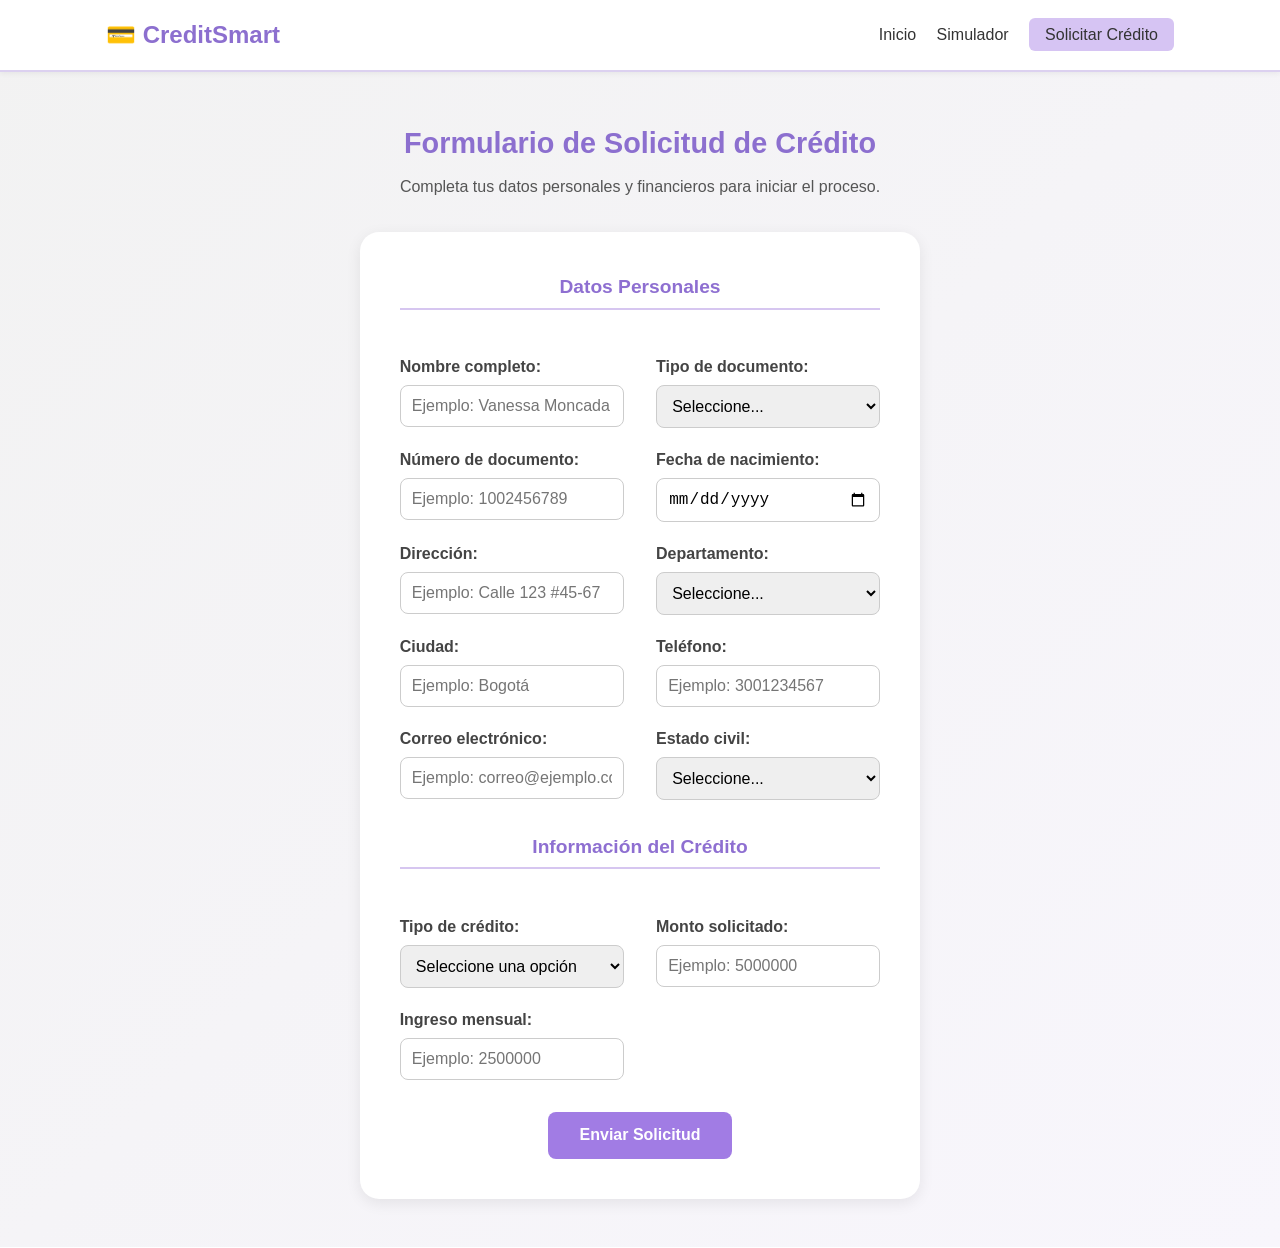
==== solicitar.html @ c3627a87 "Versión inicial del proyecto CreditSmart" ====
<!doctype html>
<html lang="es">
<head>
  <meta charset="utf-8" />
  <meta name="viewport" content="width=device-width, initial-scale=1" />
  <title>Solicitar Crédito - CreditSmart</title>
  <link rel="stylesheet" href="css/styles.css">
</head>

<body class="solicitar-page">
  <!-- Encabezado -->
  <header class="site-header">
    <div class="container header-inner">
      <h1 class="brand">💳 CreditSmart</h1>
      <nav class="main-nav">
        <a href="index.html">Inicio</a>
        <a href="simulador.html">Simulador</a>
        <a href="solicitar.html" class="btn-primary">Solicitar Crédito</a>
      </nav>
    </div>
  </header>

  <!-- Contenido principal -->
  <main class="container">
    <section class="hero">
      <h2>Formulario de Solicitud de Crédito</h2>
      <p>Completa tus datos personales y financieros para iniciar el proceso.</p>
    </section>

    <!-- Formulario -->
    <form class="credit-form">
  <h3><i class="fas fa-user"></i> Datos Personales</h3>

  <div class="form-section">
    <div class="form-group">
      <label>Nombre completo:</label>
      <input type="text" placeholder="Ejemplo: Vanessa Moncada">
    </div>

    <div class="form-group">
      <label>Tipo de documento:</label>
      <select>
        <option>Seleccione...</option>
        <option>Cédula de ciudadanía</option>
        <option>Cédula de extranjería</option>
        <option>Pasaporte</option>
      </select>
    </div>

    <div class="form-group">
      <label>Número de documento:</label>
      <input type="text" placeholder="Ejemplo: 1002456789">
    </div>

    <div class="form-group">
      <label>Fecha de nacimiento:</label>
      <input type="date">
    </div>

    <div class="form-group">
      <label>Dirección:</label>
      <input type="text" placeholder="Ejemplo: Calle 123 #45-67">
    </div>

    <div class="form-group">
      <label>Departamento:</label>
      <select>
        <option>Seleccione...</option>
        <option>Antioquia</option>
        <option>Cundinamarca</option>
        <option>Valle del Cauca</option>
      </select>
    </div>

    <div class="form-group">
      <label>Ciudad:</label>
      <input type="text" placeholder="Ejemplo: Bogotá">
    </div>

    <div class="form-group">
      <label>Teléfono:</label>
      <input type="text" placeholder="Ejemplo: 3001234567">
    </div>

    <div class="form-group">
      <label>Correo electrónico:</label>
      <input type="email" placeholder="Ejemplo: correo@ejemplo.com">
    </div>

    <div class="form-group">
      <label>Estado civil:</label>
      <select>
        <option>Seleccione...</option>
        <option>Soltero(a)</option>
        <option>Casado(a)</option>
        <option>Unión libre</option>
        <option>Divorciado(a)</option>
      </select>
    </div>
  </div>

  <h3><i class="fas fa-credit-card"></i> Información del Crédito</h3>

  <div class="form-section">
    <div class="form-group">
      <label>Tipo de crédito:</label>
      <select>
        <option>Seleccione una opción</option>
        <option>Libre inversión</option>
        <option>Vivienda</option>
        <option>Vehículo</option>
      </select>
    </div>

    <div class="form-group">
      <label>Monto solicitado:</label>
      <input type="number" placeholder="Ejemplo: 5000000">
    </div>

    <div class="form-group">
      <label>Ingreso mensual:</label>
      <input type="number" placeholder="Ejemplo: 2500000">
    </div>
  </div>

  <button type="submit">Enviar Solicitud</button>
</form>
---- css/styles.css ----
/* === RESET BÁSICO === */
* {
  box-sizing: border-box;
  margin: 0;
  padding: 0;
}

body {
  font-family: "Segoe UI", Arial, sans-serif;
  background-color: #f2f2f2; /* gris claro */
  color: #222;
  line-height: 1.6;
}

/* === COLORES PRINCIPALES === */
:root {
  --color-principal: #d6c4f3; /* lavanda pastel */
  --color-principal-hover: #b29ddf; /* lavanda más oscuro */
  --color-titulos: #8c6fcf; /* lavanda profundo para títulos */
  --color-fondo: #f2f2f2; /* gris claro */
  --color-blanco: #ffffff;
  --color-borde: #dcd1f0;
  --color-texto: #333;
}

/* === CONTENEDOR GENERAL === */
.container {
  max-width: 1100px;
  margin: 0 auto;
  padding: 1rem;
}

/* === ENCABEZADO === */
.site-header {
  background: var(--color-blanco);
  border-bottom: 2px solid var(--color-borde);
  box-shadow: 0 2px 5px rgba(0, 0, 0, 0.05);
}

.header-inner {
  display: flex;
  align-items: center;
  justify-content: space-between;
}

.brand {
  color: var(--color-titulos);
  font-size: 1.5rem;
  font-weight: bold;
}

.main-nav a {
  text-decoration: none;
  margin-left: 1rem;
  color: var(--color-texto);
  font-weight: 500;
  transition: color 0.2s ease;
}

.main-nav a:hover {
  color: var(--color-titulos);
}

.btn-primary {
  background: var(--color-principal);
  color: #fff;
  padding: 0.5rem 1rem;
  border-radius: 6px;
  text-decoration: none;
  transition: background 0.2s;
}

.btn-primary:hover {
  background: var(--color-principal-hover);
}

/* === HERO === */
.hero {
  text-align: center;
  margin-top: 2rem;
  margin-bottom: 2rem;
}

.hero h2 {
  font-size: 1.8rem;
  color: var(--color-titulos);
}

.hero p {
  color: #555;
  margin-top: 0.5rem;
}

/* === CARDS GRID === */
.cards-grid {
  display: grid;
  grid-template-columns: repeat(auto-fit, minmax(250px, 1fr));
  gap: 1rem;
}

.card {
  background: var(--color-blanco);
  border-radius: 10px;
  box-shadow: 0 3px 10px rgba(0, 0, 0, 0.1);
  padding: 1rem;
  text-align: center;
  transition: transform 0.2s ease;
}

.card:hover {
  transform: translateY(-5px);
}

.card img {
  max-width: 80px;
  margin-bottom: 0.5rem;
}

.card h3 {
  color: var(--color-titulos);
  margin-bottom: 0.5rem;
}

.card p {
  font-size: 0.95rem;
  color: #444;
  margin-bottom: 0.3rem;
}

.btn-outline {
  border: 1px solid var(--color-principal);
  color: var(--color-principal);
  background: none;
  padding: 0.4rem 0.8rem;
  border-radius: 6px;
  cursor: pointer;
  transition: all 0.3s ease;
}

.btn-outline:hover {
  background: var(--color-principal);
  color: #fff;
}

/* === PIE DE PÁGINA === */
.site-footer {
  text-align: center;
  margin-top: 2rem;
  padding: 1rem;
  background: var(--color-blanco);
  color: #666;
  border-top: 1px solid var(--color-borde);
}

/* === RESPONSIVE === */
@media (max-width: 768px) {
  .header-inner {
    flex-direction: column;
    align-items: flex-start;
    gap: 0.5rem;
  }
}

/* ==== Estilos del Simulador ==== */
.sim-form {
  display: flex;
  flex-wrap: wrap;
  align-items: center;
  justify-content: center;
  gap: 1rem;
  background: var(--color-blanco);
  padding: 1.5rem;
  border-radius: 1rem;
  box-shadow: 0 2px 10px rgba(0, 0, 0, 0.08);
  margin-bottom: 2rem;
}

.sim-form label {
  display: flex;
  flex-direction: column;
  font-weight: 600;
  color: var(--color-texto);
  font-size: 0.95rem;
}

.sim-form input,
.sim-form select {
  margin-top: 0.4rem;
  padding: 0.6rem 0.8rem;
  border: 1px solid #ccc;
  border-radius: 0.5rem;
  font-size: 0.95rem;
  min-width: 220px;
  transition: border-color 0.2s;
}

.sim-form input:focus,
.sim-form select:focus {
  border-color: var(--color-principal);
  outline: none;
}

.sim-form button {
  padding: 0.7rem 1.4rem;
  background-color: var(--color-principal);
  color: #fff;
  border: none;
  border-radius: 0.5rem;
  cursor: pointer;
  font-weight: 600;
  transition: background-color 0.3s ease;
}

.sim-form button:hover {
  background-color: var(--color-principal-hover);
}

/* ==== Fondo solo para la página del simulador ==== */
.simulador-page {
  background-color: var(--color-fondo);
}

/* ==== Formulario de Solicitud ==== */
.credit-form {
  background: var(--color-blanco);
  padding: 2.5rem 3rem;
  border-radius: 1rem;
  box-shadow: 0 4px 15px rgba(0, 0, 0, 0.1);
  max-width: 700px;
  margin: 2rem auto;
  display: flex;
  flex-direction: column;
  gap: 1.2rem;
}

.credit-form h3 {
  text-align: center;
  color: var(--color-titulos);
  margin-bottom: 1rem;
}

.form-group {
  display: flex;
  flex-direction: column;
}

.form-group label {
  font-weight: 600;
  margin-bottom: 0.4rem;
  color: var(--color-texto);
}

.credit-form input,
.credit-form select,
.credit-form textarea {
  padding: 0.8rem;
  border: 1px solid #ccc;
  border-radius: 0.5rem;
  font-size: 1rem;
  transition: border-color 0.3s ease;
}

.credit-form input:focus,
.credit-form select:focus,
.credit-form textarea:focus {
  border-color: var(--color-principal);
  outline: none;
}

.credit-form button {
  align-self: center;
  background-color: var(--color-principal);
  color: #fff;
  border: none;
  padding: 0.9rem 2rem;
  border-radius: 0.5rem;
  cursor: pointer;
  font-size: 1rem;
  font-weight: 600;
  transition: background-color 0.3s ease, transform 0.2s ease;
}

.credit-form button:hover {
  background-color: var(--color-principal-hover);
  transform: scale(1.05);
}

.credit-form textarea {
  resize: none;
}

/* ==== Fondo general para solicitar crédito ==== */
.solicitar-page {
  background: linear-gradient(135deg, #f2f2f2, #f8f6fc);
  min-height: 100vh;
  display: flex;
  flex-direction: column;
}

/* ==== Autorización de datos personales ==== */
.consentimiento {
  grid-column: span 2;
  background: #f9f6ff;
  border: 1px solid var(--color-borde);
  padding: 1rem;
  border-radius: 0.6rem;
  font-size: 0.95rem;
  color: var(--color-texto);
}

.consentimiento input[type="checkbox"] {
  accent-color: var(--color-principal);
}

.nota-privacidad a {
  color: var(--color-titulos);
  text-decoration: none;
}

.nota-privacidad a:hover {
  text-decoration: underline;
}

/* ===== Organización del formulario en dos columnas ===== */
.credit-form {
  display: flex;
  flex-direction: column;
  gap: 2rem;
  background: #ffffff;
  padding: 2.5rem;
  border-radius: 1.2rem;
  box-shadow: 0 4px 15px rgba(0, 0, 0, 0.08);
}

.form-section {
  display: grid;
  grid-template-columns: 1fr 1fr;
  gap: 1.2rem 2rem;
}

.form-group label {
  font-weight: 600;
  color: #444;
  margin-bottom: 0.3rem;
}

.credit-form h3 {
  text-align: center;
  color: #8e6fd1; /* lavanda más oscuro */
  border-bottom: 2px solid #d6c6f0;
  padding-bottom: 0.3rem;
  margin-bottom: 0.8rem;
  font-size: 1.2rem;
}

.credit-form input,
.credit-form select {
  padding: 0.7rem;
  border: 1px solid #ccc;
  border-radius: 0.5rem;
  transition: border-color 0.3s;
}

.credit-form input:focus,
.credit-form select:focus {
  border-color: #a17ce4;
  outline: none;
  box-shadow: 0 0 4px rgba(161, 124, 228, 0.3);
}

.credit-form button {
  background-color: #a17ce4;
  color: white;
  border: none;
  border-radius: 0.5rem;
  padding: 0.9rem 2rem;
  cursor: pointer;
  font-size: 1rem;
  font-weight: 600;
  align-self: center;
  transition: background-color 0.3s ease;
}

.credit-form button:hover {
  background-color: #8b68ce;
}

/* Responsive */
@media (max-width: 768px) {
  .form-section {
    grid-template-columns: 1fr;
  }
}
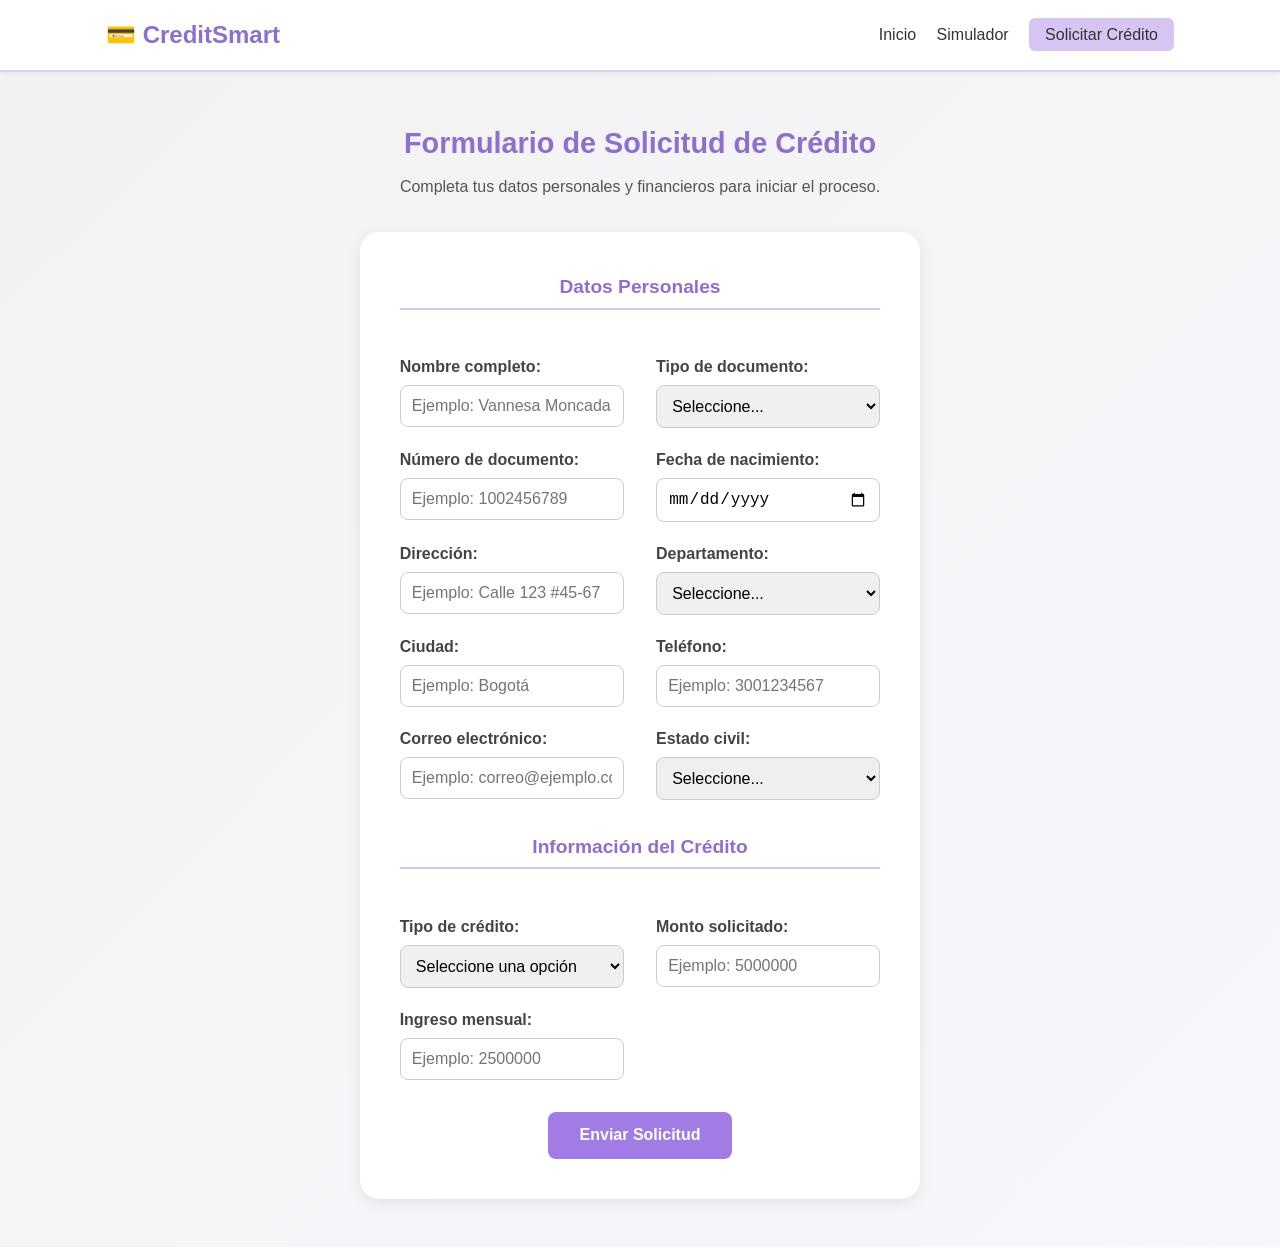
==== commit 471d3009: "Update solicitar.html" ====
--- a/solicitar.html
+++ b/solicitar.html
@@ -34,7 +34,7 @@
   <div class="form-section">
     <div class="form-group">
       <label>Nombre completo:</label>
-      <input type="text" placeholder="Ejemplo: Vanessa Moncada">
+      <input type="text" placeholder="Ejemplo: Vannesa Moncada">
     </div>
 
     <div class="form-group">
